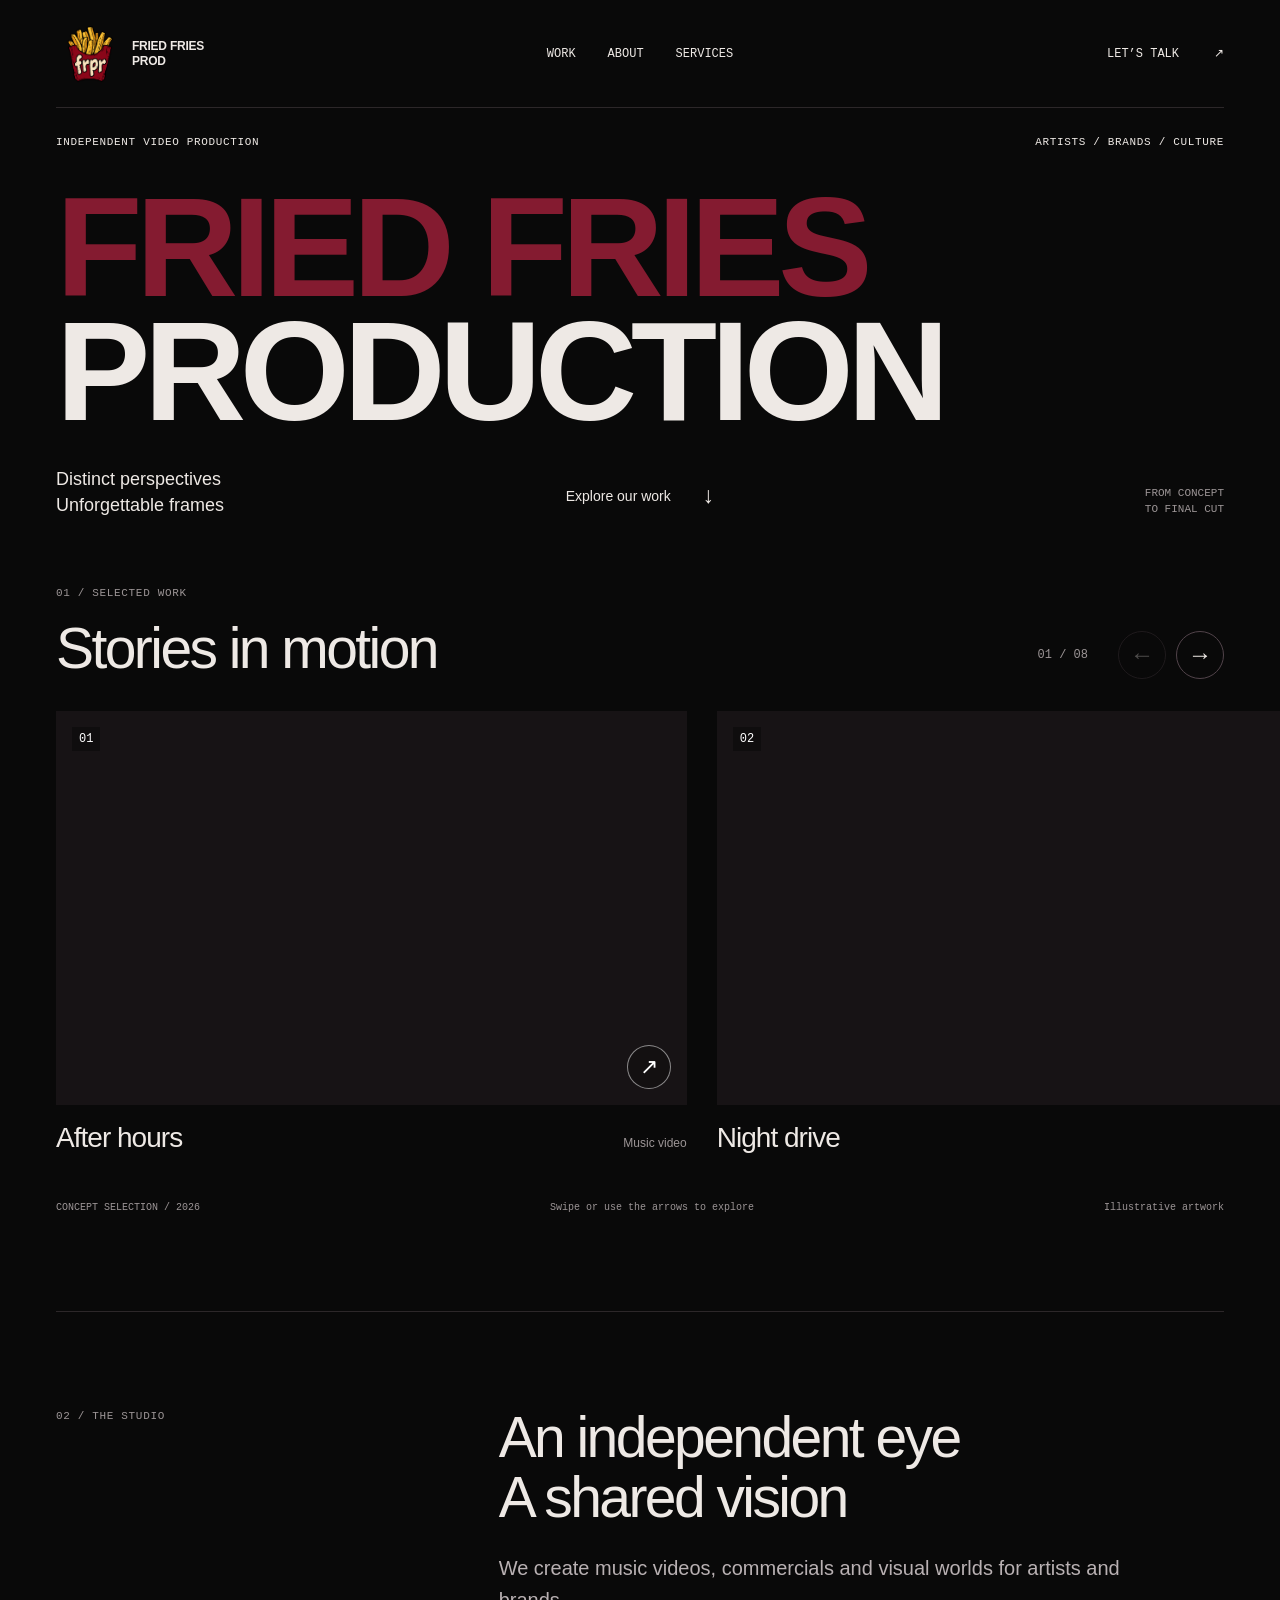
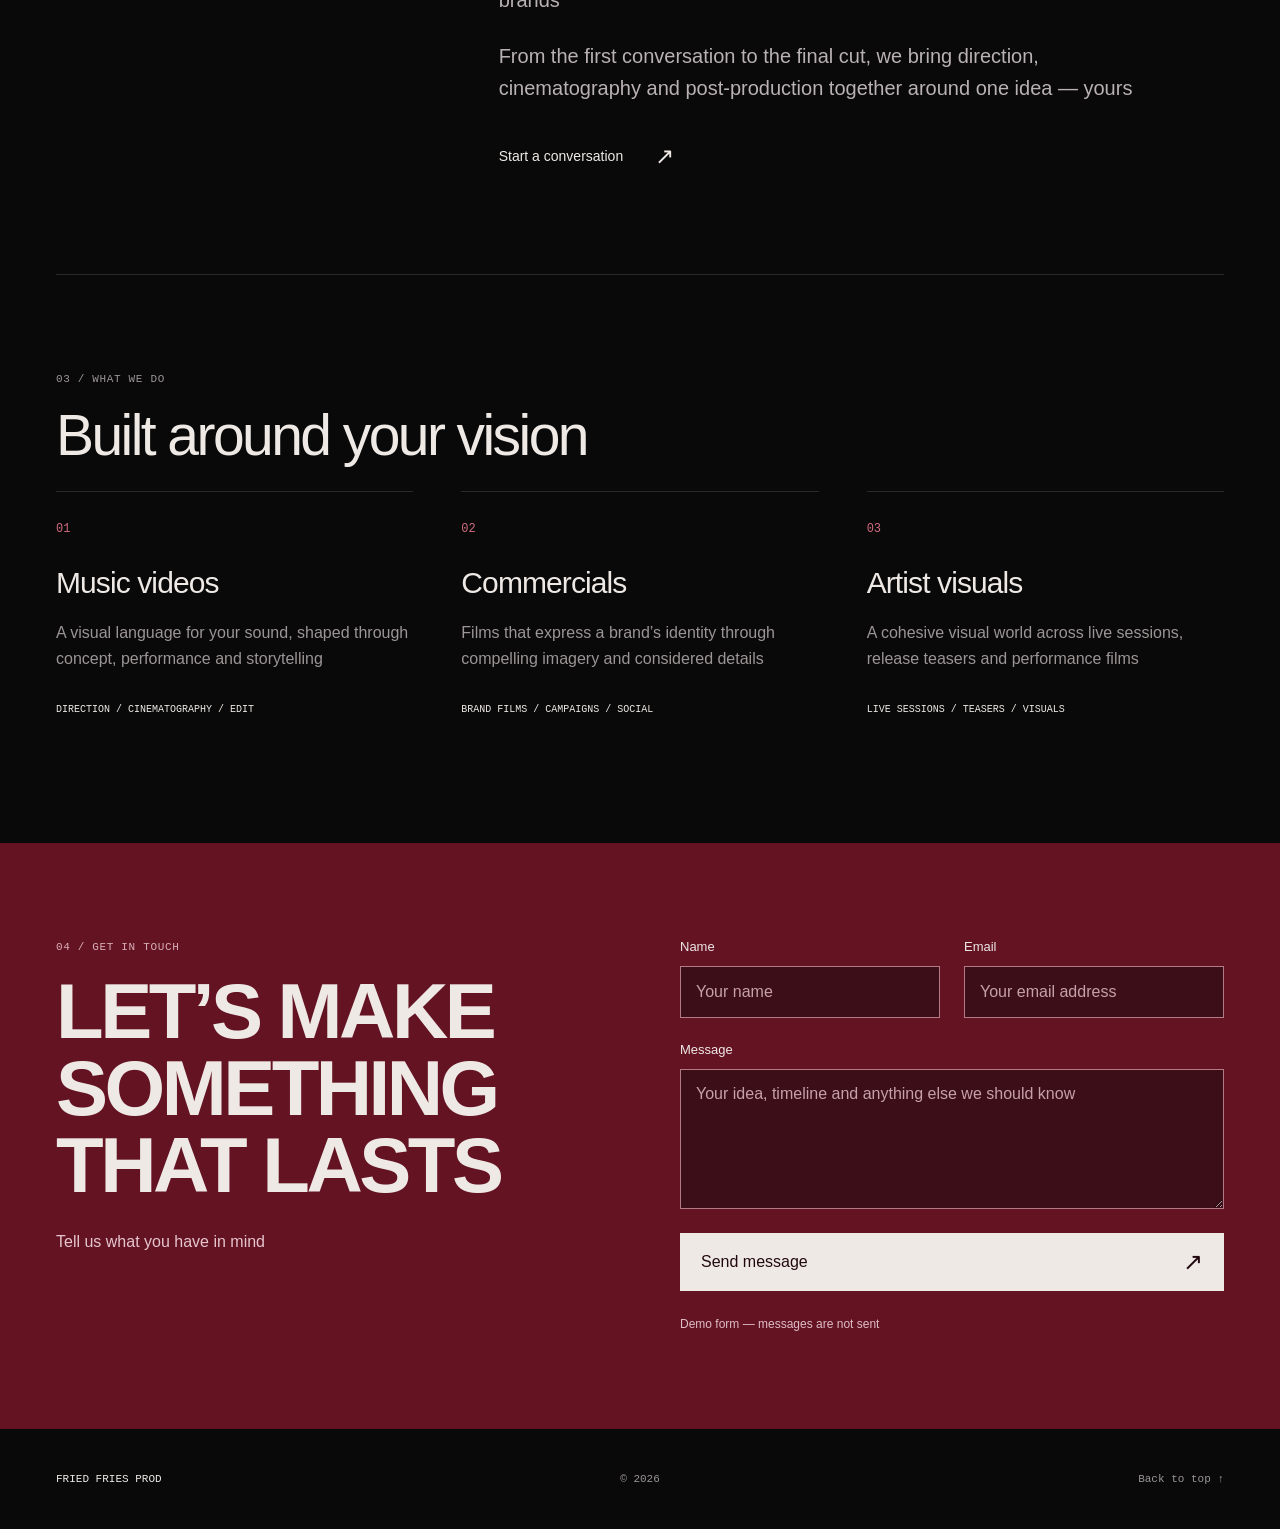
==== task2/index.html @ 0f956f27 "лаба2" ====
<!DOCTYPE html>
<html lang="en">
<head>
  <meta charset="UTF-8">
  <meta name="viewport" content="width=device-width, initial-scale=1.0">
  <meta name="theme-color" content="#090909">
  <meta name="description" content="Fried Fries Prod — independent video production for artists and brands">
  <title>Fried Fries Prod — Independent video production</title>
  <link rel="stylesheet" href="style.css">
  <!-- The intro plays once per tab session; no storage access is required for the site to work -->
  <script>try { if (sessionStorage.getItem('frpr-visited')) document.documentElement.classList.add('intro-seen'); sessionStorage.setItem('frpr-visited', '1'); } catch (_) {}</script>
</head>
<body>
  <a class="skip-link" href="#main">Skip to content</a>
  <div class="intro" aria-hidden="true"><span>FRPR</span><small>INDEPENDENT VIDEO PRODUCTION</small></div>
  <header class="header wrap" id="top">
    <a class="brand" href="#top" aria-label="Fried Fries Prod home"><img src="[data-uri]" alt="Hand-drawn frpr fries carton logo" width="76" height="76"><span>FRIED FRIES<br>PROD</span></a>
    <nav class="nav" aria-label="Main navigation"><a href="#work">Work</a><a href="#about">About</a><a href="#services">Services</a></nav>
    <a class="header-contact" href="#contact">Let’s talk <span aria-hidden="true">↗</span></a>
    <!-- Visual mobile menu only, as requested in the original assignment -->
    <button class="hamburger" type="button" aria-label="Menu visual demonstration" aria-disabled="true"><span></span><span></span></button>
  </header>
  <main id="main">
    <section class="hero wrap" aria-labelledby="hero-title">
      <div class="hero-meta"><span>INDEPENDENT VIDEO PRODUCTION</span><span>ARTISTS / BRANDS / CULTURE</span></div>
      <h1 id="hero-title"><span>FRIED FRIES</span><span class="title-second">PRODUCTION</span></h1>
      <div class="hero-bottom"><p>Distinct perspectives<br>Unforgettable frames</p><a class="text-link" href="#work">Explore our work <span aria-hidden="true">↓</span></a><span class="hero-location">FROM CONCEPT<br>TO FINAL CUT</span></div>
    </section>
    <section class="work section" id="work" aria-labelledby="work-title">
      <div class="section-heading wrap"><div><span class="eyebrow">01 / SELECTED WORK</span><h2 id="work-title">Stories in motion</h2></div><div class="gallery-controls"><span class="counter" aria-live="polite">01 / 08</span><button class="round-button previous" type="button" aria-label="Previous project" aria-controls="gallery">←</button><button class="round-button next" type="button" aria-label="Next project" aria-controls="gallery">→</button></div></div>
      <div class="gallery" id="gallery" tabindex="0" role="region" aria-label="Project gallery — scroll horizontally or use the arrow keys">
        <!-- PROJECT 1: put your MP4 URL in data-video and your cover URL in data-cover
             Example: data-video="img/project-01.mp4" data-cover="img/project-01.jpg" -->
        <article class="project" id="project-1">
          <button class="project-preview" type="button" data-video="" data-cover="" aria-label="Preview After hours" aria-pressed="false">
            <span class="concept-cover frame-1" aria-hidden="true"></span>
            <video muted loop playsinline preload="none" aria-hidden="true"></video>
            <span class="frame-index">01</span><span class="preview-icon" aria-hidden="true">↗</span>
            <span class="preview-label">Preview</span>
          </button>
          <div class="project-caption"><h3>After hours</h3><span>Music video</span></div>
        </article>
        <!-- PROJECT 2: put your MP4 URL in data-video and your cover URL in data-cover
             Example: data-video="img/project-02.mp4" data-cover="img/project-02.jpg" -->
        <article class="project" id="project-2">
          <button class="project-preview" type="button" data-video="" data-cover="" aria-label="Preview Night drive" aria-pressed="false">
            <span class="concept-cover frame-2" aria-hidden="true"></span>
            <video muted loop playsinline preload="none" aria-hidden="true"></video>
            <span class="frame-index">02</span><span class="preview-icon" aria-hidden="true">↗</span>
            <span class="preview-label">Preview</span>
          </button>
          <div class="project-caption"><h3>Night drive</h3><span>Commercial</span></div>
        </article>
        <!-- PROJECT 3: put your MP4 URL in data-video and your cover URL in data-cover
             Example: data-video="img/project-03.mp4" data-cover="img/project-03.jpg" -->
        <article class="project" id="project-3">
          <button class="project-preview" type="button" data-video="" data-cover="" aria-label="Preview Closer" aria-pressed="false">
            <span class="concept-cover frame-3" aria-hidden="true"></span>
            <video muted loop playsinline preload="none" aria-hidden="true"></video>
            <span class="frame-index">03</span><span class="preview-icon" aria-hidden="true">↗</span>
            <span class="preview-label">Preview</span>
          </button>
          <div class="project-caption"><h3>Closer</h3><span>Artist film</span></div>
        </article>
        <!-- PROJECT 4: put your MP4 URL in data-video and your cover URL in data-cover
             Example: data-video="img/project-04.mp4" data-cover="img/project-04.jpg" -->
        <article class="project" id="project-4">
          <button class="project-preview" type="button" data-video="" data-cover="" aria-label="Preview In motion" aria-pressed="false">
            <span class="concept-cover frame-4" aria-hidden="true"></span>
            <video muted loop playsinline preload="none" aria-hidden="true"></video>
            <span class="frame-index">04</span><span class="preview-icon" aria-hidden="true">↗</span>
            <span class="preview-label">Preview</span>
          </button>
          <div class="project-caption"><h3>In motion</h3><span>Performance</span></div>
        </article>
        <!-- PROJECT 5: put your MP4 URL in data-video and your cover URL in data-cover
             Example: data-video="img/project-05.mp4" data-cover="img/project-05.jpg" -->
        <article class="project" id="project-5">
          <button class="project-preview" type="button" data-video="" data-cover="" aria-label="Preview No limits" aria-pressed="false">
            <span class="concept-cover frame-5" aria-hidden="true"></span>
            <video muted loop playsinline preload="none" aria-hidden="true"></video>
            <span class="frame-index">05</span><span class="preview-icon" aria-hidden="true">↗</span>
            <span class="preview-label">Preview</span>
          </button>
          <div class="project-caption"><h3>No limits</h3><span>Brand film</span></div>
        </article>
        <!-- PROJECT 6: put your MP4 URL in data-video and your cover URL in data-cover
             Example: data-video="img/project-06.mp4" data-cover="img/project-06.jpg" -->
        <article class="project" id="project-6">
          <button class="project-preview" type="button" data-video="" data-cover="" aria-label="Preview Reflections" aria-pressed="false">
            <span class="concept-cover frame-6" aria-hidden="true"></span>
            <video muted loop playsinline preload="none" aria-hidden="true"></video>
            <span class="frame-index">06</span><span class="preview-icon" aria-hidden="true">↗</span>
            <span class="preview-label">Preview</span>
          </button>
          <div class="project-caption"><h3>Reflections</h3><span>Music video</span></div>
        </article>
        <!-- PROJECT 7: put your MP4 URL in data-video and your cover URL in data-cover
             Example: data-video="img/project-07.mp4" data-cover="img/project-07.jpg" -->
        <article class="project" id="project-7">
          <button class="project-preview" type="button" data-video="" data-cover="" aria-label="Preview Behind the lens" aria-pressed="false">
            <span class="concept-cover frame-7" aria-hidden="true"></span>
            <video muted loop playsinline preload="none" aria-hidden="true"></video>
            <span class="frame-index">07</span><span class="preview-icon" aria-hidden="true">↗</span>
            <span class="preview-label">Preview</span>
          </button>
          <div class="project-caption"><h3>Behind the lens</h3><span>Behind the scenes</span></div>
        </article>
        <!-- PROJECT 8: put your MP4 URL in data-video and your cover URL in data-cover
             Example: data-video="img/project-08.mp4" data-cover="img/project-08.jpg" -->
        <article class="project" id="project-8">
          <button class="project-preview" type="button" data-video="" data-cover="" aria-label="Preview One take" aria-pressed="false">
            <span class="concept-cover frame-8" aria-hidden="true"></span>
            <video muted loop playsinline preload="none" aria-hidden="true"></video>
            <span class="frame-index">08</span><span class="preview-icon" aria-hidden="true">↗</span>
            <span class="preview-label">Preview</span>
          </button>
          <div class="project-caption"><h3>One take</h3><span>Live session</span></div>
        </article>
      </div>
      <div class="gallery-bottom wrap"><span>CONCEPT SELECTION / 2026</span><p class="gallery-status" role="status">Swipe or use the arrows to explore</p><span class="gallery-note">Illustrative artwork</span></div>
    </section>
    <section class="about section wrap" id="about" aria-labelledby="about-title">
      <span class="eyebrow">02 / THE STUDIO</span><div class="about-copy"><h2 id="about-title">An independent eye<br>A shared vision</h2><p>We create music videos, commercials and visual worlds for artists and brands</p><p>From the first conversation to the final cut, we bring direction, cinematography and post-production together around one idea — yours</p><a class="text-link" href="#contact">Start a conversation <span aria-hidden="true">↗</span></a></div>
    </section>
    <section class="services section wrap" id="services" aria-labelledby="services-title">
      <div class="section-heading"><div><span class="eyebrow">03 / WHAT WE DO</span><h2 id="services-title">Built around your vision</h2></div></div>
      <div class="services-grid"><article class="service"><span>01</span><h3>Music videos</h3><p>A visual language for your sound, shaped through concept, performance and storytelling</p><small>DIRECTION / CINEMATOGRAPHY / EDIT</small></article><article class="service"><span>02</span><h3>Commercials</h3><p>Films that express a brand’s identity through compelling imagery and considered details</p><small>BRAND FILMS / CAMPAIGNS / SOCIAL</small></article><article class="service"><span>03</span><h3>Artist visuals</h3><p>A cohesive visual world across live sessions, release teasers and performance films</p><small>LIVE SESSIONS / TEASERS / VISUALS</small></article></div>
    </section>
    <section class="contact section" id="contact" aria-labelledby="contact-title"><div class="contact-grid wrap"><div class="contact-copy"><span class="eyebrow">04 / GET IN TOUCH</span><h2 id="contact-title">LET’S MAKE<br>SOMETHING<br>THAT LASTS</h2><p>Tell us what you have in mind</p></div>
      <!-- Layout only: no action, no submission handler -->
      <form class="contact-form" aria-describedby="form-note"><div class="field"><label for="name">Name</label><input id="name" name="name" type="text" autocomplete="name" placeholder="Your name" required></div><div class="field"><label for="email">Email</label><input id="email" name="email" type="email" autocomplete="email" placeholder="Your email address" required></div><div class="field field-wide"><label for="message">Message</label><textarea id="message" name="message" rows="4" placeholder="Your idea, timeline and anything else we should know" required></textarea></div><button class="send-button field-wide" type="button">Send message <span aria-hidden="true">↗</span></button><p id="form-note" class="form-note field-wide">Demo form — messages are not sent</p></form>
    </div></section>
  </main>
  <footer class="footer wrap"><span class="footer-brand">FRIED FRIES PROD</span><span>© 2026</span><a href="#top">Back to top ↑</a></footer>
  <!-- Optional interaction layer: remove this script for a strictly HTML/CSS assignment
       The layout, intro animation, gallery scrolling and form styling remain intact
       Hover playback and gallery arrow buttons require this script
       Replace data-video and data-cover on each project-preview above with your own URLs -->
  <script>
  (() => {
    const gallery = document.querySelector('.gallery');
    const cards = [...gallery.querySelectorAll('.project')];
    const previews = [...gallery.querySelectorAll('.project-preview')];
    const previous = document.querySelector('.previous');
    const next = document.querySelector('.next');
    const counter = document.querySelector('.counter');
    const status = document.querySelector('.gallery-status');
    const reduceMotion = matchMedia('(prefers-reduced-motion: reduce)');
    const hoverDevice = matchMedia('(hover: hover) and (pointer: fine)');
    let activeIndex = 0;
    let activePreview = null;
    const reset = button => {
      button.dataset.requested = 'false';
      button.querySelector('video').pause();
      button.classList.remove('is-playing');
      button.setAttribute('aria-pressed', 'false');
      if (activePreview === button) activePreview = null;
    };
    const start = async button => {
      if (!button.dataset.video.trim()) return;
      if (activePreview && activePreview !== button) reset(activePreview);
      const video = button.querySelector('video');
      activePreview = button;
      button.dataset.requested = 'true';
      if (!video.getAttribute('src')) video.src = button.dataset.video;
      try {
        await video.play();
        if (button.dataset.requested !== 'true') { video.pause(); return; }
        button.classList.add('is-playing');
        button.setAttribute('aria-pressed', 'true');
        status.textContent = 'Playing preview';
      } catch (_) {
        reset(button);
        status.textContent = 'Preview unavailable';
      }
    };
    previews.forEach(button => {
      const cover = button.querySelector('.concept-cover');
      const video = button.querySelector('video');
      if (button.dataset.cover.trim()) {
        const image = document.createElement('img');
        image.className = 'custom-cover'; image.alt = ''; image.loading = 'lazy';
        image.src = button.dataset.cover;
        image.addEventListener('load', () => cover.hidden = true);
        image.addEventListener('error', () => image.remove());
        button.prepend(image);
        video.poster = button.dataset.cover;
      }
      button.addEventListener('pointerenter', () => { if (hoverDevice.matches && !reduceMotion.matches) start(button); });
      button.addEventListener('pointerleave', () => { if (hoverDevice.matches) reset(button); });
      button.addEventListener('blur', () => reset(button));
      button.addEventListener('click', () => {
        if (!button.dataset.video.trim()) { status.textContent = 'Preview coming soon'; return; }
        if (button.classList.contains('is-playing')) reset(button); else start(button);
      });
      video.addEventListener('error', () => { reset(button); status.textContent = 'Preview unavailable'; });
    });
    const update = () => {
      const inset = parseFloat(getComputedStyle(gallery).paddingLeft);
      const left = gallery.getBoundingClientRect().left + inset;
      let distance = Infinity;
      cards.forEach((card, index) => {
        const delta = Math.abs(card.getBoundingClientRect().left - left);
        if (delta < distance) { distance = delta; activeIndex = index; }
      });
      counter.textContent = String(activeIndex + 1).padStart(2, '0') + ' / ' + String(cards.length).padStart(2, '0');
      previous.disabled = activeIndex === 0;
      next.disabled = activeIndex === cards.length - 1;
    };
    const move = direction => {
      const index = Math.min(cards.length - 1, Math.max(0, activeIndex + direction));
      const delta = cards[index].getBoundingClientRect().left - gallery.getBoundingClientRect().left - parseFloat(getComputedStyle(gallery).paddingLeft);
      gallery.scrollBy({ left: delta, behavior: reduceMotion.matches ? 'instant' : 'smooth' });
    };
    previous.addEventListener('click', () => move(-1));
    next.addEventListener('click', () => move(1));
    gallery.addEventListener('keydown', event => {
      if (event.key === 'ArrowRight' || event.key === 'ArrowLeft') { event.preventDefault(); move(event.key === 'ArrowRight' ? 1 : -1); }
    });
    gallery.addEventListener('scroll', update, { passive: true });
    window.addEventListener('resize', update);
    if ('IntersectionObserver' in window) {
      const observer = new IntersectionObserver(entries => entries.forEach(entry => {
        if (!entry.isIntersecting) reset(entry.target);
      }), { threshold: 0.2 });
      previews.forEach(button => observer.observe(button));
    }
    document.addEventListener('visibilitychange', () => { if (document.hidden) previews.forEach(reset); });
    update();
  })();
  </script>
</body>
</html>
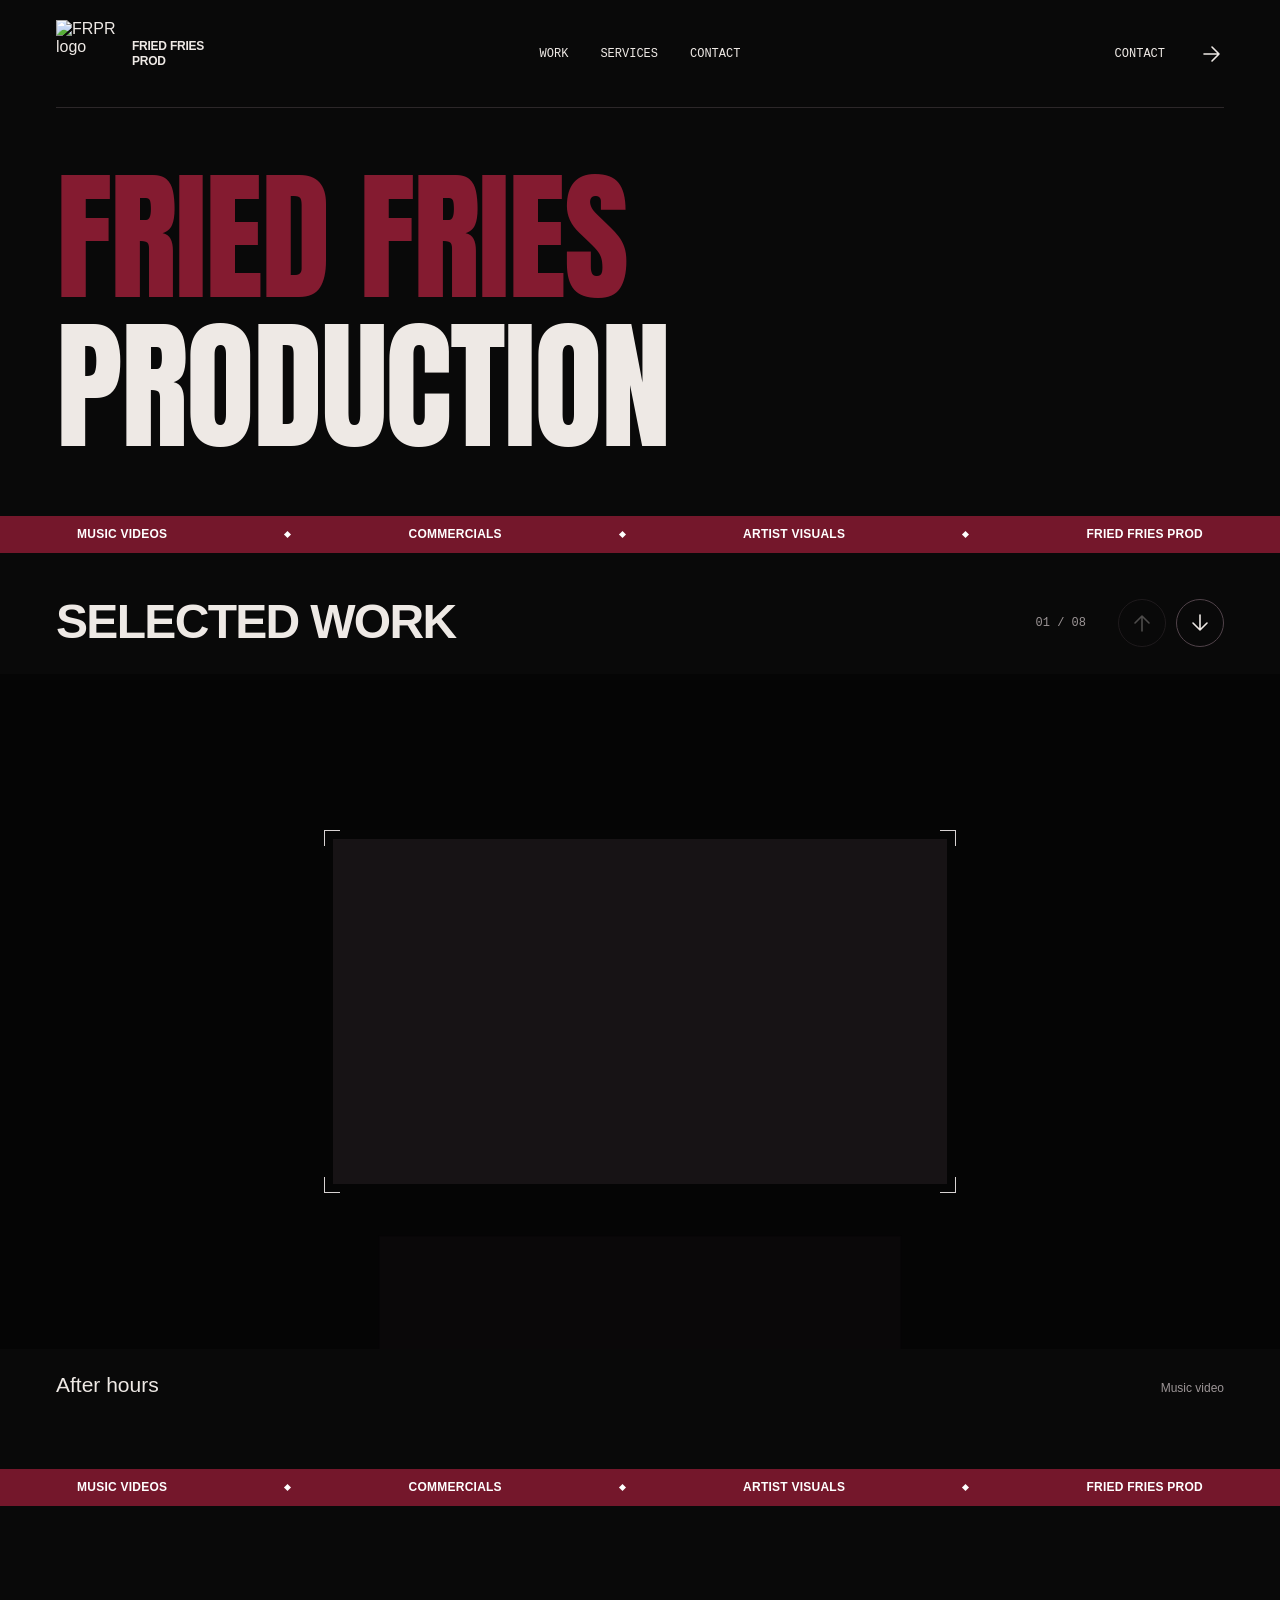
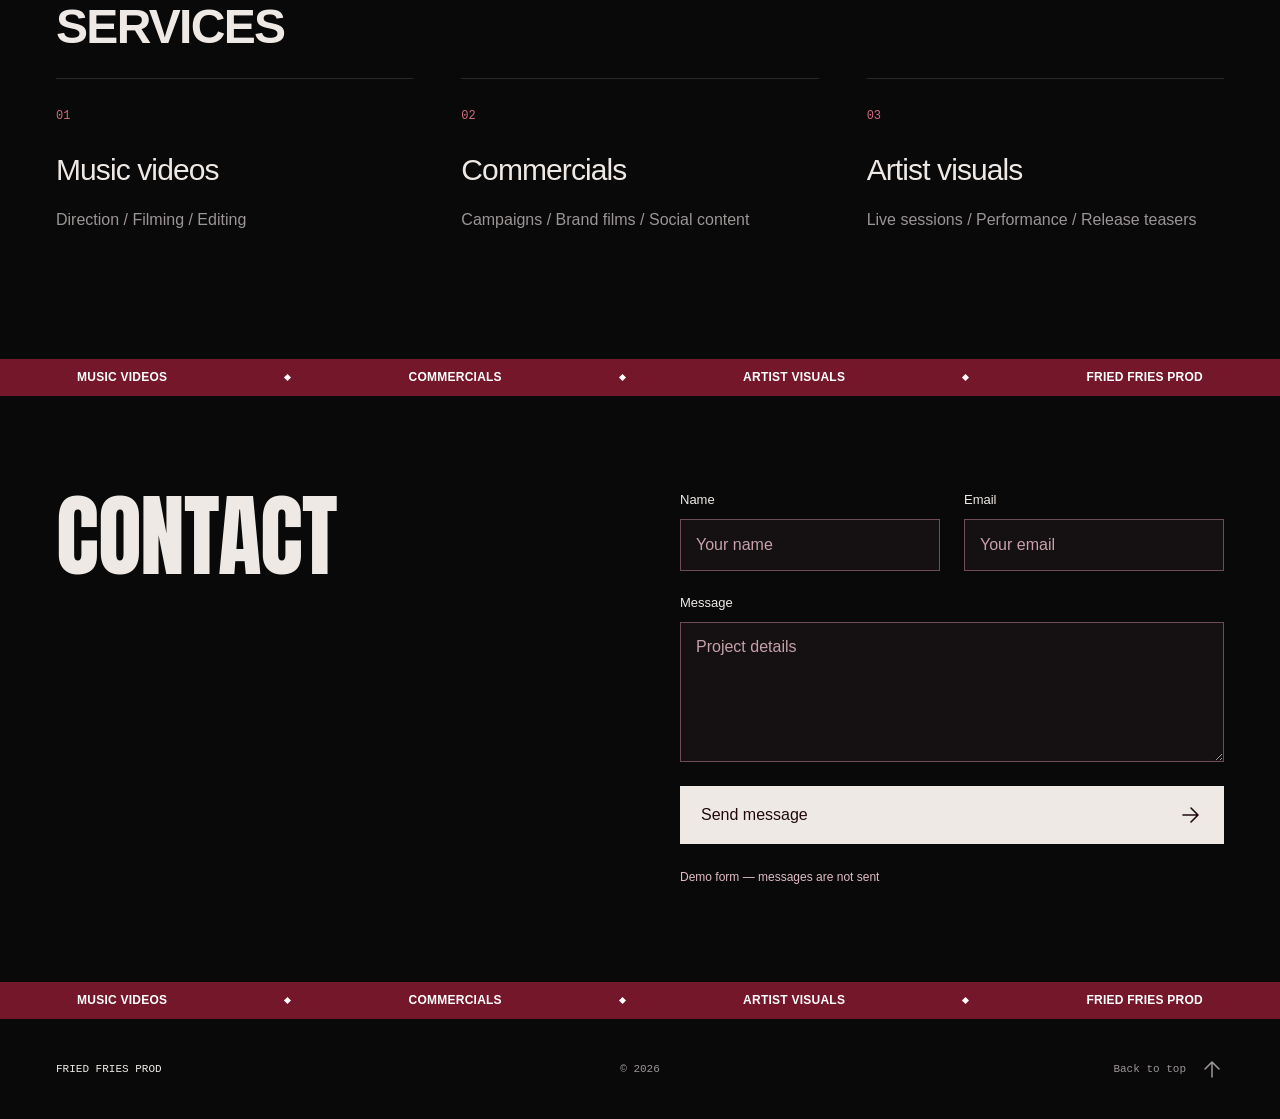
==== commit b5470a59: "л2" ====
--- a/task2/index.html
+++ b/task2/index.html
@@ -2,233 +2,581 @@
 <html lang="en">
 <head>
   <meta charset="UTF-8">
-  <meta name="viewport" content="width=device-width, initial-scale=1.0">
+  <meta name="viewport" content="width=device-width, initial-scale=1">
   <meta name="theme-color" content="#090909">
-  <meta name="description" content="Fried Fries Prod — independent video production for artists and brands">
-  <title>Fried Fries Prod — Independent video production</title>
+  <title>Fried Fries Prod</title>
+
+  <link rel="preconnect" href="https://fonts.googleapis.com">
+  <link rel="preconnect" href="https://fonts.gstatic.com" crossorigin>
+  <link href="https://fonts.googleapis.com/css2?family=Anton&display=swap"
+        rel="stylesheet">
   <link rel="stylesheet" href="style.css">
-  <!-- The intro plays once per tab session; no storage access is required for the site to work -->
-  <script>try { if (sessionStorage.getItem('frpr-visited')) document.documentElement.classList.add('intro-seen'); sessionStorage.setItem('frpr-visited', '1'); } catch (_) {}</script>
+
+  <script>
+    try {
+      if (sessionStorage.getItem("frpr-visited")) {
+        document.documentElement.classList.add("intro-seen");
+      }
+      sessionStorage.setItem("frpr-visited", "1");
+    } catch (_) {}
+  </script>
 </head>
+
 <body>
+  <!-- SVG вместо символов, которые телефон может отображать как эмодзи -->
+  <svg class="svg-definitions" xmlns="http://www.w3.org/2000/svg"
+       aria-hidden="true">
+    <symbol id="icon-arrow" viewBox="0 0 24 24">
+      <path d="M4 12h15M12 5l7 7-7 7"/>
+    </symbol>
+
+    <symbol id="icon-instagram" viewBox="0 0 24 24">
+      <rect x="3" y="3" width="18" height="18" rx="5"/>
+      <circle cx="12" cy="12" r="4"/>
+      <circle cx="17.5" cy="6.5" r=".8" fill="currentColor" stroke="none"/>
+    </symbol>
+
+    <symbol id="icon-telegram" viewBox="0 0 24 24">
+      <path d="m3 10 18-7-4 18-6-6-4 3 1-6 9-6-11 5z"
+            stroke-linejoin="round"/>
+    </symbol>
+
+    <symbol id="icon-youtube" viewBox="0 0 24 24">
+      <rect x="2" y="5" width="20" height="14" rx="4"/>
+      <path d="m10 9 6 3-6 3z"/>
+    </symbol>
+  </svg>
+
   <a class="skip-link" href="#main">Skip to content</a>
-  <div class="intro" aria-hidden="true"><span>FRPR</span><small>INDEPENDENT VIDEO PRODUCTION</small></div>
+
+  <div class="intro" aria-hidden="true">
+    <span>FRPR</span>
+    <small>VIDEO PRODUCTION</small>
+  </div>
+
   <header class="header wrap" id="top">
-    <a class="brand" href="#top" aria-label="Fried Fries Prod home"><img src="[data-uri]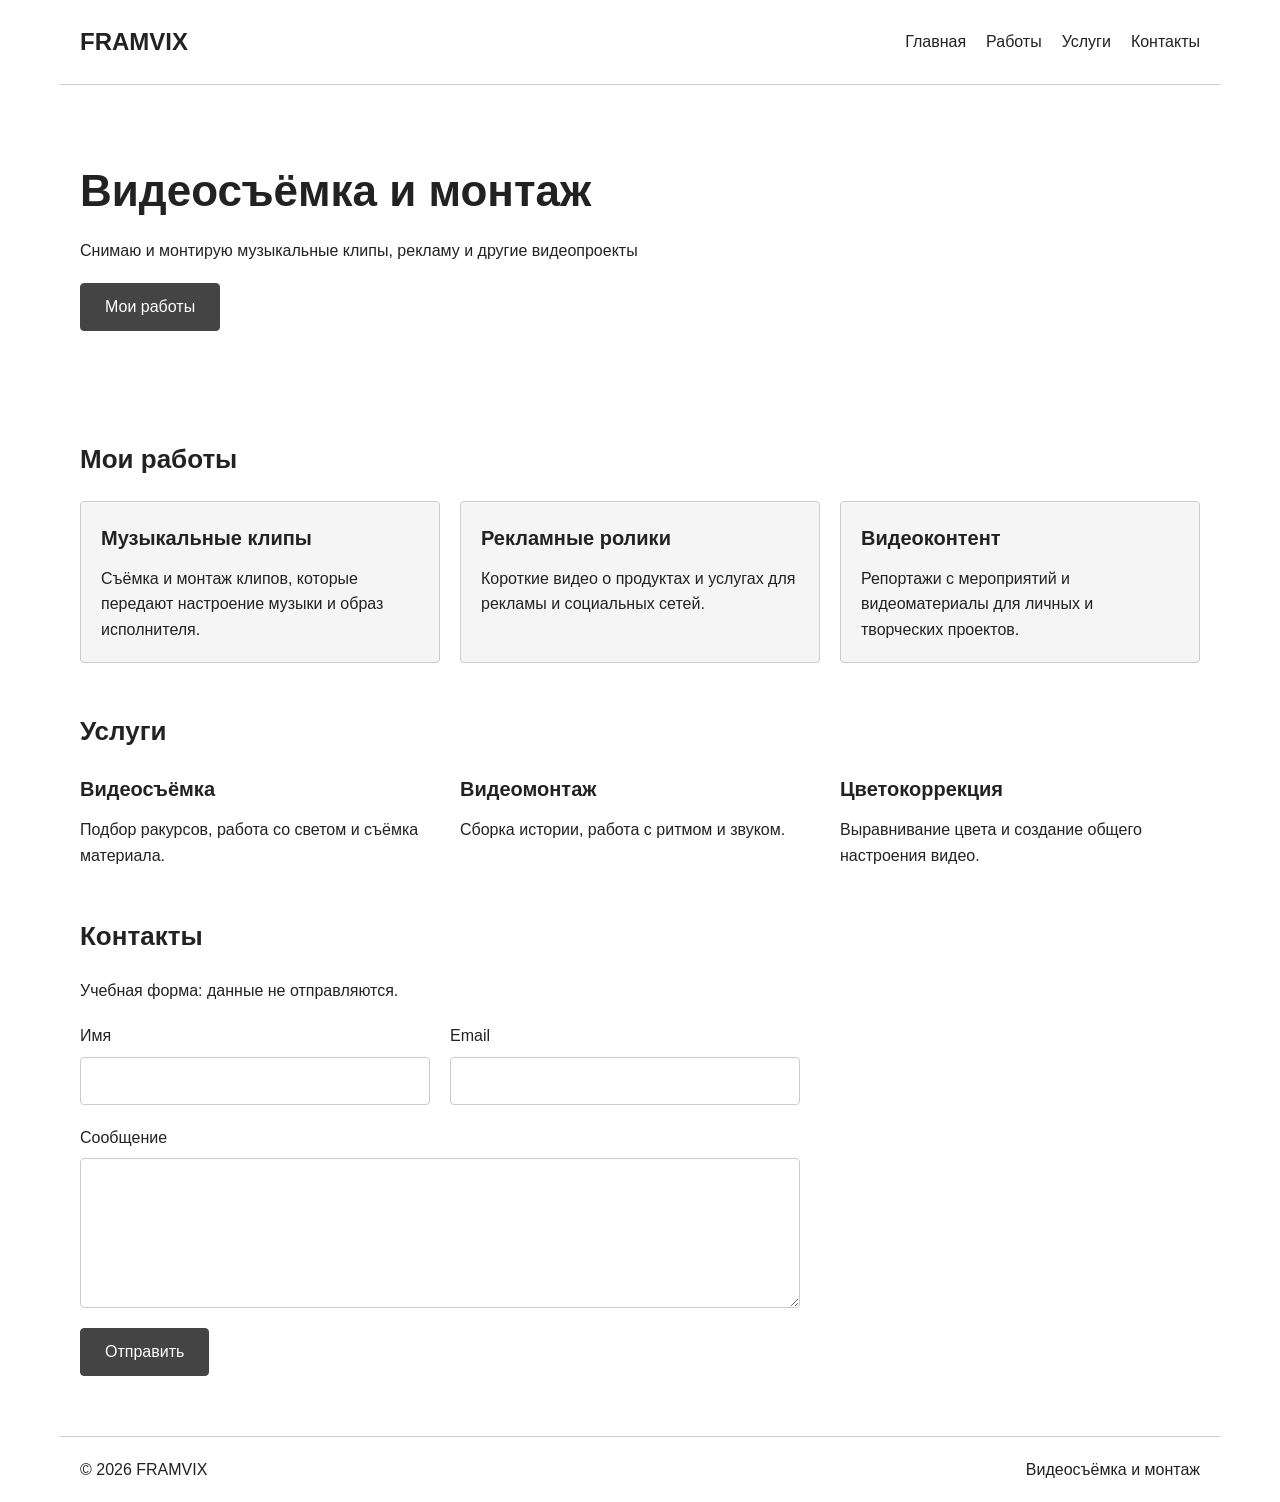
==== commit 17611808: "feat: implement responsive portfolio landing for lab 2" ====
--- a/task2/index.html
+++ b/task2/index.html
@@ -1,582 +1,95 @@
 <!DOCTYPE html>
-<html lang="en">
+<html lang="ru">
 <head>
-  <meta charset="UTF-8">
-  <meta name="viewport" content="width=device-width, initial-scale=1">
-  <meta name="theme-color" content="#090909">
-  <title>Fried Fries Prod</title>
+    <meta charset="UTF-8">
+    <meta name="viewport" content="width=device-width, initial-scale=1">
+    <title>FRAMVIX — Видеосъёмка и монтаж</title>
+    <link rel="stylesheet" href="style.css">
+</head>
+<body>
+    <header class="header container">
+        <a class="logo" href="#home">FRAMVIX</a>
+        <nav class="nav" aria-label="Основная навигация">
+            <a href="#home">Главная</a>
+            <a href="#projects">Работы</a>
+            <a href="#services">Услуги</a>
+            <a href="#contact">Контакты</a>
+        </nav>
+        <!-- Только изображение меню: раскрытие по заданию не требуется. -->
+        <div class="hamburger" role="img" aria-label="Меню">
+            <span></span>
+            <span></span>
+            <span></span>
+        </div>
+    </header>
 
-  <link rel="preconnect" href="https://fonts.googleapis.com">
-  <link rel="preconnect" href="https://fonts.gstatic.com" crossorigin>
-  <link href="https://fonts.googleapis.com/css2?family=Anton&display=swap"
-        rel="stylesheet">
-  <link rel="stylesheet" href="style.css">
+    <main class="container">
+        <section class="hero" id="home" aria-labelledby="hero-title">
+            <h1 id="hero-title">Видеосъёмка и монтаж</h1>
+            <p>Снимаю и монтирую музыкальные клипы, рекламу и другие видеопроекты</p>
+            <a class="button" href="#projects">Мои работы</a>
+        </section>
 
-  <script>
-    try {
-      if (sessionStorage.getItem("frpr-visited")) {
-        document.documentElement.classList.add("intro-seen");
-      }
-      sessionStorage.setItem("frpr-visited", "1");
-    } catch (_) {}
-  </script>
-</head>
+        <section class="projects" id="projects" aria-labelledby="projects-title">
+            <h2 id="projects-title">Мои работы</h2>
+            <div class="projects-grid">
+                <article class="project-card">
+                    <h3>Музыкальные клипы</h3>
+                    <p>Съёмка и монтаж клипов, которые передают настроение музыки и образ исполнителя.</p>
+                </article>
+                <article class="project-card">
+                    <h3>Рекламные ролики</h3>
+                    <p>Короткие видео о продуктах и услугах для рекламы и социальных сетей.</p>
+                </article>
+                <article class="project-card">
+                    <h3>Видеоконтент</h3>
+                    <p>Репортажи с мероприятий и видеоматериалы для личных и творческих проектов.</p>
+                </article>
+            </div>
+        </section>
 
-<body>
-  <!-- SVG вместо символов, которые телефон может отображать как эмодзи -->
-  <svg class="svg-definitions" xmlns="http://www.w3.org/2000/svg"
-       aria-hidden="true">
-    <symbol id="icon-arrow" viewBox="0 0 24 24">
-      <path d="M4 12h15M12 5l7 7-7 7"/>
-    </symbol>
+        <section class="services" id="services" aria-labelledby="services-title">
+            <h2 id="services-title">Услуги</h2>
+            <div class="services-grid">
+                <div>
+                    <h3>Видеосъёмка</h3>
+                    <p>Подбор ракурсов, работа со светом и съёмка материала.</p>
+                </div>
+                <div>
+                    <h3>Видеомонтаж</h3>
+                    <p>Сборка истории, работа с ритмом и звуком.</p>
+                </div>
+                <div>
+                    <h3>Цветокоррекция</h3>
+                    <p>Выравнивание цвета и создание общего настроения видео.</p>
+                </div>
+            </div>
+        </section>
 
-    <symbol id="icon-instagram" viewBox="0 0 24 24">
-      <rect x="3" y="3" width="18" height="18" rx="5"/>
-      <circle cx="12" cy="12" r="4"/>
-      <circle cx="17.5" cy="6.5" r=".8" fill="currentColor" stroke="none"/>
-    </symbol>
+        <section class="contact" id="contact" aria-labelledby="contact-title">
+            <h2 id="contact-title">Контакты</h2>
+            <p id="form-note">Учебная форма: данные не отправляются.</p>
+            <form class="contact-form" aria-describedby="form-note">
+                <div class="field">
+                    <label for="name">Имя</label>
+                    <input type="text" id="name" name="name" autocomplete="name">
+                </div>
+                <div class="field">
+                    <label for="email">Email</label>
+                    <input type="email" id="email" name="email" autocomplete="email">
+                </div>
+                <div class="field field-wide">
+                    <label for="message">Сообщение</label>
+                    <textarea id="message" name="message" rows="5"></textarea>
+                </div>
+                <button class="button" type="button">Отправить</button>
+            </form>
+        </section>
+    </main>
 
-    <symbol id="icon-telegram" viewBox="0 0 24 24">
-      <path d="m3 10 18-7-4 18-6-6-4 3 1-6 9-6-11 5z"
-            stroke-linejoin="round"/>
-    </symbol>
-
-    <symbol id="icon-youtube" viewBox="0 0 24 24">
-      <rect x="2" y="5" width="20" height="14" rx="4"/>
-      <path d="m10 9 6 3-6 3z"/>
-    </symbol>
-  </svg>
-
-  <a class="skip-link" href="#main">Skip to content</a>
-
-  <div class="intro" aria-hidden="true">
-    <span>FRPR</span>
-    <small>VIDEO PRODUCTION</small>
-  </div>
-
-  <header class="header wrap" id="top">
-    <a class="brand" href="#top" aria-label="Fried Fries Prod home">
-      <img src="img/frpr-logo.png" alt="FRPR logo" width="76" height="76">
-      <span>FRIED FRIES<br>PROD</span>
-    </a>
-
-    <nav class="nav" aria-label="Main navigation">
-      <a href="#work">Work</a>
-      <a href="#services">Services</a>
-      <a href="#contact">Contact</a>
-    </nav>
-
-    <a class="header-contact" href="#contact">
-      Contact
-      <svg class="icon" aria-hidden="true"><use href="#icon-arrow"/></svg>
-    </a>
-
-    <!-- Открывается без JavaScript -->
-    <details class="mobile-menu">
-      <summary aria-label="Open navigation">
-        <span></span>
-        <span></span>
-      </summary>
-
-      <div class="mobile-panel">
-        <nav aria-label="Mobile navigation">
-          <a href="#work">Work</a>
-          <a href="#services">Services</a>
-          <a href="#contact">Contact</a>
-        </nav>
-
-        <!-- Замени адреса на ссылки своих аккаунтов -->
-        <div class="social-links">
-          <a href="https://www.instagram.com/"
-             target="_blank" rel="noopener noreferrer"
-             aria-label="Instagram">
-            <svg class="icon" aria-hidden="true">
-              <use href="#icon-instagram"/>
-            </svg>
-          </a>
-
-          <a href="https://telegram.org/"
-             target="_blank" rel="noopener noreferrer"
-             aria-label="Telegram">
-            <svg class="icon" aria-hidden="true">
-              <use href="#icon-telegram"/>
-            </svg>
-          </a>
-
-          <a href="https://www.youtube.com/"
-             target="_blank" rel="noopener noreferrer"
-             aria-label="YouTube">
-            <svg class="icon" aria-hidden="true">
-              <use href="#icon-youtube"/>
-            </svg>
-          </a>
-        </div>
-      </div>
-    </details>
-  </header>
-
-  <main id="main">
-    <section class="hero wrap" aria-labelledby="hero-title">
-      <h1 id="hero-title">
-        <span>FRIED FRIES</span>
-        <span class="title-second">PRODUCTION</span>
-      </h1>
-    </section>
-
-    <div class="section-strip" aria-hidden="true">
-      <span>MUSIC VIDEOS</span><i></i>
-      <span>COMMERCIALS</span><i></i>
-      <span>ARTIST VISUALS</span><i></i>
-      <span>FRIED FRIES PROD</span>
-    </div>
-
-    <section class="work section" id="work" aria-labelledby="work-title">
-      <div class="section-heading wrap">
-        <h2 id="work-title">SELECTED WORK</h2>
-
-        <div class="gallery-controls">
-          <span class="counter" aria-live="polite">01 / 08</span>
-
-          <button class="round-button previous" type="button"
-                  aria-label="Previous project" aria-controls="gallery">
-            <svg class="icon arrow-up" aria-hidden="true">
-              <use href="#icon-arrow"/>
-            </svg>
-          </button>
-
-          <button class="round-button next" type="button"
-                  aria-label="Next project" aria-controls="gallery">
-            <svg class="icon arrow-down" aria-hidden="true">
-              <use href="#icon-arrow"/>
-            </svg>
-          </button>
-        </div>
-      </div>
-
-      <!-- Для каждой работы:
-           data-video="img/project-01.mp4"
-           data-cover="img/project-01.jpg"
-           Пустые значения сохраняют демонстрационную обложку -->
-
-      <div class="gallery" id="gallery" tabindex="0"
-           role="region" aria-label="Vertical project gallery">
-
-        <article class="project is-current" id="project-1">
-          <button class="project-preview" type="button"
-                  data-video="" data-cover=""
-                  aria-label="Preview After hours" aria-pressed="false">
-            <span class="concept-cover frame-1" aria-hidden="true"></span>
-            <video muted loop playsinline preload="none"
-                   aria-hidden="true"></video>
-          </button>
-          <div class="project-caption">
-            <h3>After hours</h3><span>Music video</span>
-          </div>
-        </article>
-
-        <article class="project" id="project-2">
-          <button class="project-preview" type="button"
-                  data-video="" data-cover=""
-                  aria-label="Preview Night drive" aria-pressed="false">
-            <span class="concept-cover frame-2" aria-hidden="true"></span>
-            <video muted loop playsinline preload="none"
-                   aria-hidden="true"></video>
-          </button>
-          <div class="project-caption">
-            <h3>Night drive</h3><span>Commercial</span>
-          </div>
-        </article>
-
-        <article class="project" id="project-3">
-          <button class="project-preview" type="button"
-                  data-video="" data-cover=""
-                  aria-label="Preview Closer" aria-pressed="false">
-            <span class="concept-cover frame-3" aria-hidden="true"></span>
-            <video muted loop playsinline preload="none"
-                   aria-hidden="true"></video>
-          </button>
-          <div class="project-caption">
-            <h3>Closer</h3><span>Artist film</span>
-          </div>
-        </article>
-
-        <article class="project" id="project-4">
-          <button class="project-preview" type="button"
-                  data-video="" data-cover=""
-                  aria-label="Preview In motion" aria-pressed="false">
-            <span class="concept-cover frame-4" aria-hidden="true"></span>
-            <video muted loop playsinline preload="none"
-                   aria-hidden="true"></video>
-          </button>
-          <div class="project-caption">
-            <h3>In motion</h3><span>Performance</span>
-          </div>
-        </article>
-
-        <article class="project" id="project-5">
-          <button class="project-preview" type="button"
-                  data-video="" data-cover=""
-                  aria-label="Preview No limits" aria-pressed="false">
-            <span class="concept-cover frame-5" aria-hidden="true"></span>
-            <video muted loop playsinline preload="none"
-                   aria-hidden="true"></video>
-          </button>
-          <div class="project-caption">
-            <h3>No limits</h3><span>Brand film</span>
-          </div>
-        </article>
-
-        <article class="project" id="project-6">
-          <button class="project-preview" type="button"
-                  data-video="" data-cover=""
-                  aria-label="Preview Reflections" aria-pressed="false">
-            <span class="concept-cover frame-6" aria-hidden="true"></span>
-            <video muted loop playsinline preload="none"
-                   aria-hidden="true"></video>
-          </button>
-          <div class="project-caption">
-            <h3>Reflections</h3><span>Music video</span>
-          </div>
-        </article>
-
-        <article class="project" id="project-7">
-          <button class="project-preview" type="button"
-                  data-video="" data-cover=""
-                  aria-label="Preview Behind the lens" aria-pressed="false">
-            <span class="concept-cover frame-7" aria-hidden="true"></span>
-            <video muted loop playsinline preload="none"
-                   aria-hidden="true"></video>
-          </button>
-          <div class="project-caption">
-            <h3>Behind the lens</h3><span>Behind the scenes</span>
-          </div>
-        </article>
-
-        <article class="project" id="project-8">
-          <button class="project-preview" type="button"
-                  data-video="" data-cover=""
-                  aria-label="Preview One take" aria-pressed="false">
-            <span class="concept-cover frame-8" aria-hidden="true"></span>
-            <video muted loop playsinline preload="none"
-                   aria-hidden="true"></video>
-          </button>
-          <div class="project-caption">
-            <h3>One take</h3><span>Live session</span>
-          </div>
-        </article>
-      </div>
-
-      <div class="reel-meta wrap">
-        <span class="current-title">After hours</span>
-        <span class="current-category">Music video</span>
-      </div>
-
-      <p class="gallery-status wrap" role="status"></p>
-    </section>
-
-    <div class="section-strip" aria-hidden="true">
-      <span>MUSIC VIDEOS</span><i></i>
-      <span>COMMERCIALS</span><i></i>
-      <span>ARTIST VISUALS</span><i></i>
-      <span>FRIED FRIES PROD</span>
-    </div>
-
-    <section class="services section wrap" id="services"
-             aria-labelledby="services-title">
-      <div class="section-heading">
-        <h2 id="services-title">SERVICES</h2>
-      </div>
-
-      <div class="services-grid">
-        <article class="service">
-          <span>01</span>
-          <h3>Music videos</h3>
-          <p>Direction / Filming / Editing</p>
-        </article>
-
-        <article class="service">
-          <span>02</span>
-          <h3>Commercials</h3>
-          <p>Campaigns / Brand films / Social content</p>
-        </article>
-
-        <article class="service">
-          <span>03</span>
-          <h3>Artist visuals</h3>
-          <p>Live sessions / Performance / Release teasers</p>
-        </article>
-      </div>
-    </section>
-
-    <div class="section-strip" aria-hidden="true">
-      <span>MUSIC VIDEOS</span><i></i>
-      <span>COMMERCIALS</span><i></i>
-      <span>ARTIST VISUALS</span><i></i>
-      <span>FRIED FRIES PROD</span>
-    </div>
-
-    <section class="contact section" id="contact"
-             aria-labelledby="contact-title">
-      <div class="contact-grid wrap">
-        <div class="contact-copy">
-          <h2 id="contact-title">CONTACT</h2>
-        </div>
-
-        <!-- Только оформление: нет action и обработчика отправки -->
-        <form class="contact-form" aria-describedby="form-note">
-          <div class="field">
-            <label for="name">Name</label>
-            <input id="name" name="name" type="text"
-                   autocomplete="name" placeholder="Your name" required>
-          </div>
-
-          <div class="field">
-            <label for="email">Email</label>
-            <input id="email" name="email" type="email"
-                   autocomplete="email" placeholder="Your email" required>
-          </div>
-
-          <div class="field field-wide">
-            <label for="message">Message</label>
-            <textarea id="message" name="message" rows="4"
-                      placeholder="Project details" required></textarea>
-          </div>
-
-          <button class="send-button field-wide" type="button">
-            Send message
-            <svg class="icon" aria-hidden="true">
-              <use href="#icon-arrow"/>
-            </svg>
-          </button>
-
-          <p class="form-note field-wide" id="form-note">
-            Demo form — messages are not sent
-          </p>
-        </form>
-      </div>
-    </section>
-
-    <div class="section-strip" aria-hidden="true">
-      <span>MUSIC VIDEOS</span><i></i>
-      <span>COMMERCIALS</span><i></i>
-      <span>ARTIST VISUALS</span><i></i>
-      <span>FRIED FRIES PROD</span>
-    </div>
-  </main>
-
-  <footer class="footer wrap">
-    <span class="footer-brand">FRIED FRIES PROD</span>
-    <span>© 2026</span>
-    <a href="#top">
-      Back to top
-      <svg class="icon arrow-up" aria-hidden="true">
-        <use href="#icon-arrow"/>
-      </svg>
-    </a>
-  </footer>
-
-  <script>
-    (() => {
-      const gallery = document.querySelector(".gallery");
-      const cards = [...gallery.querySelectorAll(".project")];
-      const previous = document.querySelector(".previous");
-      const next = document.querySelector(".next");
-      const counter = document.querySelector(".counter");
-      const title = document.querySelector(".current-title");
-      const category = document.querySelector(".current-category");
-      const status = document.querySelector(".gallery-status");
-      const menu = document.querySelector(".mobile-menu");
-      const reduced = matchMedia("(prefers-reduced-motion: reduce)");
-      const desktopPointer = matchMedia("(hover: hover) and (pointer: fine)");
-
-      let current = -1;
-      let playing = null;
-      let frame = 0;
-
-      function stop(button) {
-        button.dataset.requested = "false";
-        button.querySelector("video").pause();
-        button.classList.remove("is-playing");
-        button.setAttribute("aria-pressed", "false");
-        if (playing === button) playing = null;
-      }
-
-      async function play(button) {
-        const source = button.dataset.video.trim();
-        if (!source) return;
-
-        if (playing && playing !== button) stop(playing);
-
-        const video = button.querySelector("video");
-        playing = button;
-        button.dataset.requested = "true";
-
-        if (!video.getAttribute("src")) video.src = source;
-
-        try {
-          await video.play();
-
-          if (button.dataset.requested !== "true") {
-            video.pause();
-            return;
-          }
-
-          button.classList.add("is-playing");
-          button.setAttribute("aria-pressed", "true");
-          status.textContent = "";
-        } catch (_) {
-          if (button.dataset.requested === "true") {
-            stop(button);
-            status.textContent = "Preview unavailable";
-          }
-        }
-      }
-
-      function centre(index) {
-        index = Math.max(0, Math.min(cards.length - 1, index));
-
-        const viewport = gallery.getBoundingClientRect();
-        const card = cards[index].getBoundingClientRect();
-
-        gallery.scrollBy({
-          top: card.top + card.height / 2
-             - viewport.top - gallery.clientHeight / 2,
-          behavior: reduced.matches ? "instant" : "smooth"
-        });
-      }
-
-      function update() {
-        frame = 0;
-
-        const viewport = gallery.getBoundingClientRect();
-        const middle = viewport.top + gallery.clientHeight / 2;
-        let nearest = 0;
-        let bestDistance = Infinity;
-
-        cards.forEach((card, index) => {
-          const rect = card.getBoundingClientRect();
-          const distance = Math.abs(rect.top + rect.height / 2 - middle);
-
-          if (distance < bestDistance) {
-            bestDistance = distance;
-            nearest = index;
-          }
-        });
-
-        if (nearest !== current) {
-          current = nearest;
-
-          cards.forEach((card, index) => {
-            card.classList.toggle("is-current", index === current);
-
-            const button = card.querySelector(".project-preview");
-            if (index !== current && button === playing) stop(button);
-          });
-
-          title.textContent = cards[current].querySelector("h3").textContent;
-          category.textContent =
-            cards[current].querySelector(".project-caption span").textContent;
-
-          counter.textContent =
-            String(current + 1).padStart(2, "0") + " / " +
-            String(cards.length).padStart(2, "0");
-        }
-
-        previous.disabled = current === 0;
-        next.disabled = current === cards.length - 1;
-      }
-
-      function scheduleUpdate() {
-        if (!frame) frame = requestAnimationFrame(update);
-      }
-
-      cards.forEach((card, index) => {
-        const button = card.querySelector(".project-preview");
-        const video = button.querySelector("video");
-        const cover = card.querySelector(".concept-cover");
-
-        if (button.dataset.cover.trim()) {
-          const image = document.createElement("img");
-          image.className = "custom-cover";
-          image.alt = "";
-          image.loading = "lazy";
-
-          image.addEventListener("load", () => cover.hidden = true);
-          image.addEventListener("error", () => image.remove());
-
-          image.src = button.dataset.cover;
-          button.prepend(image);
-        }
-
-        button.addEventListener("pointerenter", () => {
-          if (desktopPointer.matches && !reduced.matches) play(button);
-        });
-
-        button.addEventListener("pointerleave", () => {
-          if (desktopPointer.matches) stop(button);
-        });
-
-        button.addEventListener("blur", () => stop(button));
-
-        button.addEventListener("click", () => {
-          centre(index);
-
-          if (!button.dataset.video.trim()) {
-            status.textContent = "Preview coming soon";
-            return;
-          }
-
-          if (button.dataset.requested === "true") stop(button);
-          else play(button);
-        });
-
-        video.addEventListener("error", () => {
-          stop(button);
-          status.textContent = "Preview unavailable";
-        });
-      });
-
-      previous.addEventListener("click", () => centre(current - 1));
-      next.addEventListener("click", () => centre(current + 1));
-
-      gallery.addEventListener("scroll", scheduleUpdate, { passive: true });
-
-      gallery.addEventListener("keydown", event => {
-        if (event.key === "ArrowDown" || event.key === "ArrowUp") {
-          event.preventDefault();
-          centre(current + (event.key === "ArrowDown" ? 1 : -1));
-        }
-      });
-
-      document.addEventListener("visibilitychange", () => {
-        if (document.hidden && playing) stop(playing);
-      });
-
-      if ("IntersectionObserver" in window) {
-        const observer = new IntersectionObserver(entries => {
-          if (!entries[0].isIntersecting && playing) stop(playing);
-        });
-        observer.observe(gallery);
-      }
-
-      menu.querySelectorAll("a").forEach(link => {
-        link.addEventListener("click", () => menu.open = false);
-      });
-
-      document.addEventListener("keydown", event => {
-        if (event.key === "Escape" && menu.open) {
-          menu.open = false;
-          menu.querySelector("summary").focus();
-        }
-      });
-
-      document.addEventListener("click", event => {
-        if (menu.open && !menu.contains(event.target)) menu.open = false;
-      });
-
-      window.addEventListener("resize", scheduleUpdate);
-      update();
-    })();
-  </script>
+    <footer class="footer container">
+        <p>© 2026 FRAMVIX</p>
+        <p>Видеосъёмка и монтаж</p>
+    </footer>
 </body>
 </html>
--- a/task2/style.css
+++ b/task2/style.css
@@ -1,665 +1,244 @@
-/* Mobile first — Grid for page structure, Flexbox inside components */
-:root { --bg: #090909; --surface: #111112; --text: #eee9e5; --muted: #9c9596; --wine: #841b30; --accent: #b4465d; --line: #2c2729; --gutter: 20px; --cover-sheet: url("[data-uri]